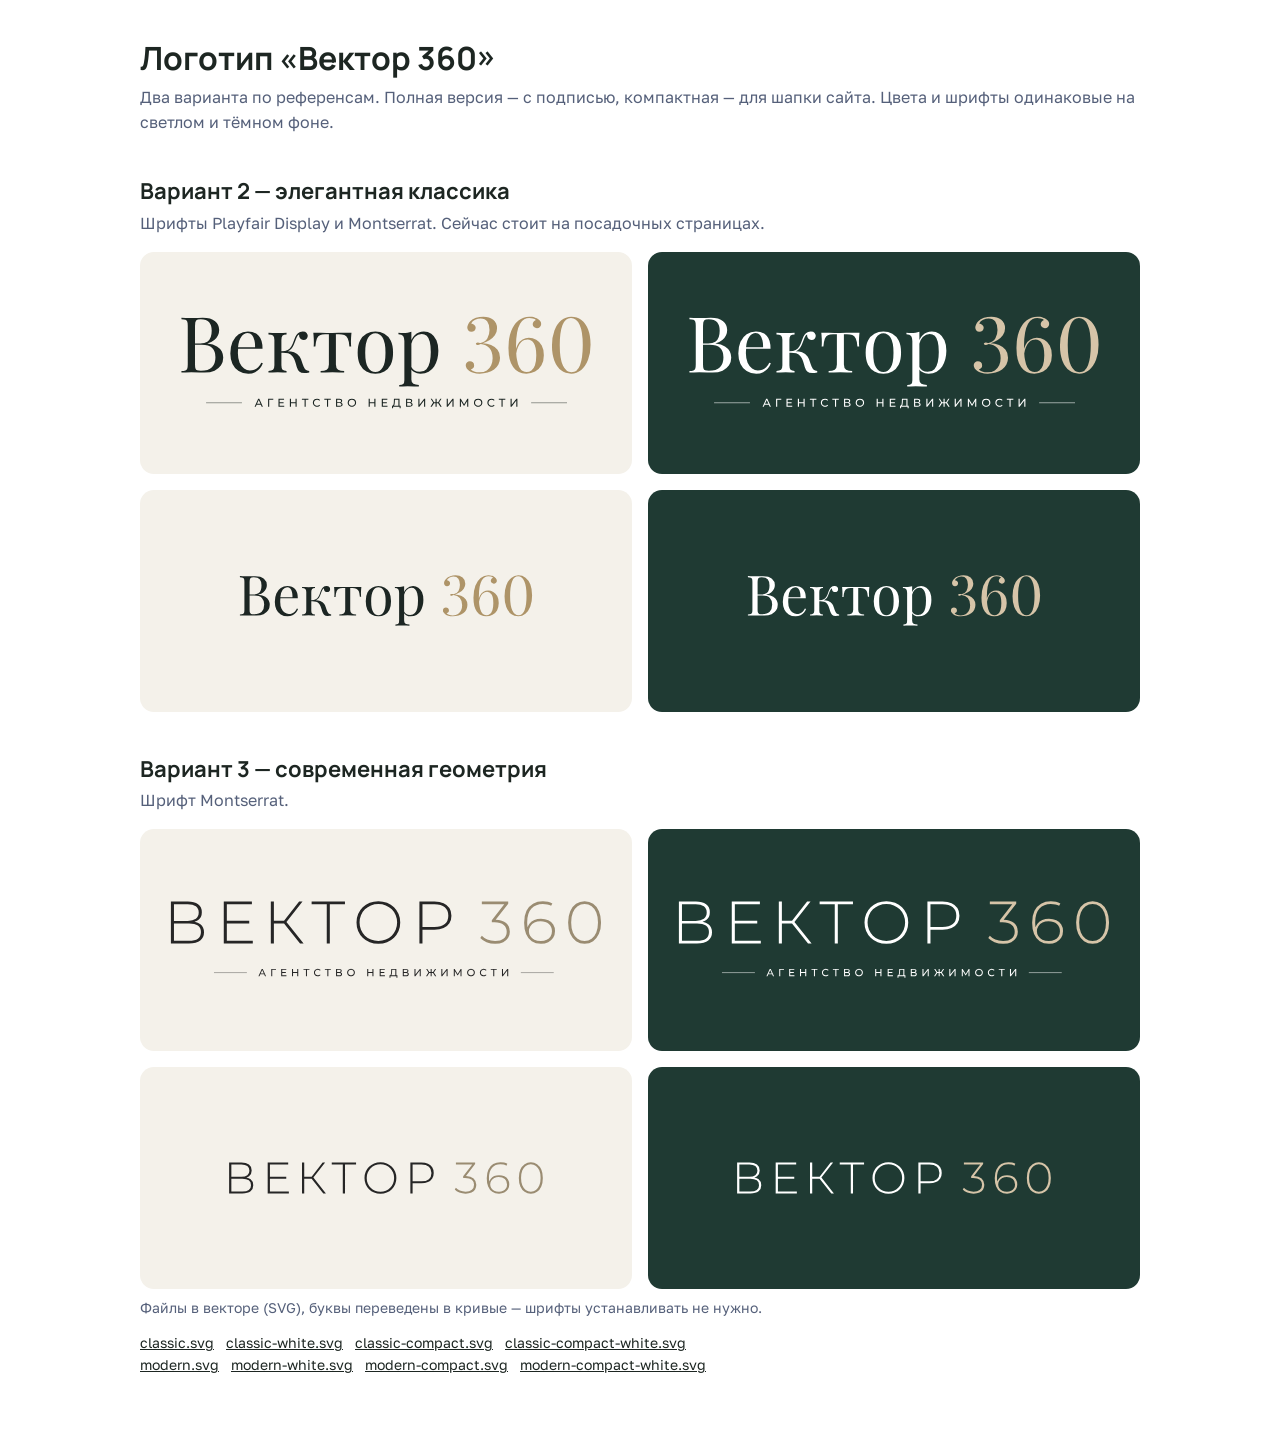
==== brand/index.html @ d86e2106 "Логотип «Вектор 360», правки клиента от 21.10 Два варианта логотипа в brand/ и страница /brand/ для " ====
<!doctype html>
<html lang="ru">
<head>
<meta charset="utf-8">
<meta name="viewport" content="width=device-width, initial-scale=1">
<meta name="robots" content="noindex, nofollow">
<title>Логотип «Вектор 360»</title>
<link href="https://fonts.googleapis.com/css2?family=Golos+Text:wght@400;600&family=Manrope:wght@700&display=swap" rel="stylesheet">
<style>
body{margin:0;background:#fff;color:#1d2622;font:400 16px/1.55 "Golos Text",Arial,sans-serif}
main{max-width:1000px;margin:0 auto;padding:40px 16px 64px}
h1{font:700 32px/1.15 Manrope,Arial,sans-serif;margin:0 0 8px}
h2{font:700 22px/1.2 Manrope,Arial,sans-serif;margin:44px 0 6px}
.lead{color:#55607A;margin:0 0 8px}
.row{display:grid;grid-template-columns:1fr 1fr;gap:16px;margin-top:16px}
.tile{border-radius:14px;padding:36px 24px;display:flex;align-items:center;justify-content:center;min-height:150px}
.tile img{max-width:100%;height:auto}
.light{background:#F4F1EA}
.dark{background:#1F3A33}
.cap{font-size:14px;color:#55607A;margin-top:8px}
.files{font-size:14px;margin-top:10px}
.files a{color:#1d2622;margin-right:12px}
@media (max-width:700px){.row{grid-template-columns:1fr}}
</style>
</head>
<body>
<main>
<h1>Логотип «Вектор 360»</h1>
<p class="lead">Два варианта по референсам. Полная версия — с подписью, компактная — для шапки сайта. Цвета и шрифты одинаковые на светлом и тёмном фоне.</p>

<h2>Вариант 2 — элегантная классика</h2>
<p class="lead">Шрифты Playfair Display и Montserrat. Сейчас стоит на посадочных страницах.</p>
<div class="row">
  <div class="tile light"><img src="vector360-classic.svg" alt="Логотип Вектор 360, классический вариант" width="420"></div>
  <div class="tile dark"><img src="vector360-classic-white.svg" alt="Логотип Вектор 360, классический вариант, светлый" width="420"></div>
  <div class="tile light"><img src="vector360-classic-compact.svg" alt="Компактный логотип, классический вариант" width="300"></div>
  <div class="tile dark"><img src="vector360-classic-compact-white.svg" alt="Компактный логотип, классический вариант, светлый" width="300"></div>
</div>

<h2>Вариант 3 — современная геометрия</h2>
<p class="lead">Шрифт Montserrat.</p>
<div class="row">
  <div class="tile light"><img src="vector360-modern.svg" alt="Логотип Вектор 360, современный вариант" width="440"></div>
  <div class="tile dark"><img src="vector360-modern-white.svg" alt="Логотип Вектор 360, современный вариант, светлый" width="440"></div>
  <div class="tile light"><img src="vector360-modern-compact.svg" alt="Компактный логотип, современный вариант" width="320"></div>
  <div class="tile dark"><img src="vector360-modern-compact-white.svg" alt="Компактный логотип, современный вариант, светлый" width="320"></div>
</div>

<p class="cap">Файлы в векторе (SVG), буквы переведены в кривые — шрифты устанавливать не нужно.</p>
<p class="files">
  <a href="vector360-classic.svg" download>classic.svg</a><a href="vector360-classic-white.svg" download>classic-white.svg</a><a href="vector360-classic-compact.svg" download>classic-compact.svg</a><a href="vector360-classic-compact-white.svg" download>classic-compact-white.svg</a><br>
  <a href="vector360-modern.svg" download>modern.svg</a><a href="vector360-modern-white.svg" download>modern-white.svg</a><a href="vector360-modern-compact.svg" download>modern-compact.svg</a><a href="vector360-modern-compact-white.svg" download>modern-compact-white.svg</a>
</p>
</main>
</body>
</html>
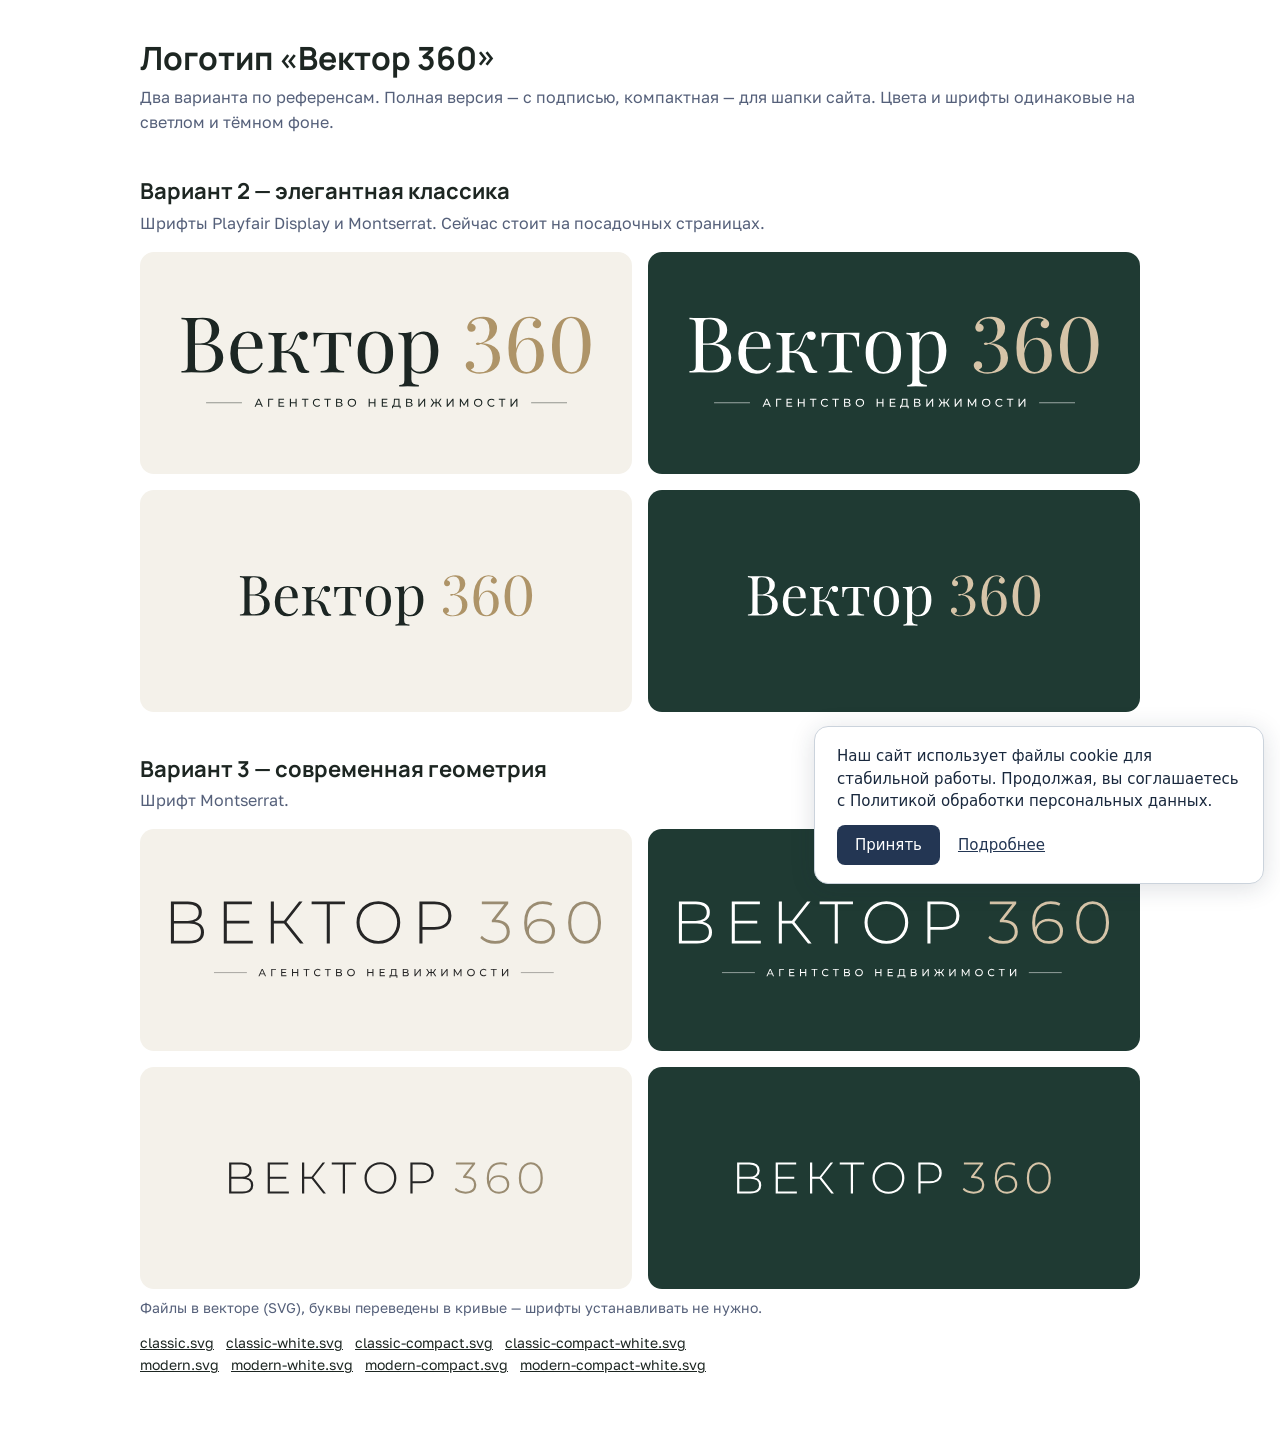
==== commit 836bd441: "Добавить уведомление о cookie и подключить PDF согласий по типу формы" ====
--- a/brand/index.html
+++ b/brand/index.html
@@ -5,6 +5,7 @@
 <meta name="viewport" content="width=device-width, initial-scale=1">
 <meta name="robots" content="noindex, nofollow">
 <title>Логотип «Вектор 360»</title>
+<link rel="icon" type="image/svg+xml" href="../favicon.svg">
 <link href="https://fonts.googleapis.com/css2?family=Golos+Text:wght@400;600&family=Manrope:wght@700&display=swap" rel="stylesheet">
 <style>
 body{margin:0;background:#fff;color:#1d2622;font:400 16px/1.55 "Golos Text",Arial,sans-serif}
@@ -22,8 +23,23 @@
 .files a{color:#1d2622;margin-right:12px}
 @media (max-width:700px){.row{grid-template-columns:1fr}}
 </style>
+<link rel="stylesheet" href="../cookie-notice.css">
+<script defer src="../cookie-notice.js"></script>
 </head>
 <body>
+<!-- Yandex.Metrika counter -->
+<script type="text/javascript">
+    (function(m,e,t,r,i,k,a){
+        m[i]=m[i]||function(){(m[i].a=m[i].a||[]).push(arguments)};
+        m[i].l=1*new Date();
+        for (var j = 0; j < document.scripts.length; j++) {if (document.scripts[j].src === r) { return; }}
+        k=e.createElement(t),a=e.getElementsByTagName(t)[0],k.async=1,k.src=r,a.parentNode.insertBefore(k,a)
+    })(window, document,'script','https://mc.yandex.ru/metrika/tag.js?id=114185733', 'ym');
+
+    ym(114185733, 'init', {ssr:true, webvisor:true, clickmap:true, ecommerce:"dataLayer", referrer: document.referrer, url: location.href, accurateTrackBounce:true, trackLinks:true});
+</script>
+<noscript><div><img src="https://mc.yandex.ru/watch/114185733" style="position:absolute; left:-9999px;" alt="" /></div></noscript>
+<!-- /Yandex.Metrika counter -->
 <main>
 <h1>Логотип «Вектор 360»</h1>
 <p class="lead">Два варианта по референсам. Полная версия — с подписью, компактная — для шапки сайта. Цвета и шрифты одинаковые на светлом и тёмном фоне.</p>
--- a/cookie-notice.css
+++ b/cookie-notice.css
@@ -0,0 +1,11 @@
+.cookie-notice {
+  position: fixed; z-index: 100; bottom: max(16px, env(safe-area-inset-bottom)); right: 16px;
+  box-sizing: border-box; width: min(450px, calc(100% - 32px)); padding: 18px 22px;
+  color: #19283d; background: #fff; border: 1px solid #cbd3dc; border-radius: 14px;
+  box-shadow: 0 4px 24px #19283d26; font: 15px/1.5 system-ui, sans-serif;
+}
+.cookie-notice p { margin: 0 0 12px; color: inherit; font: inherit }
+.cookie-notice div { display: flex; align-items: center; gap: 18px }
+.cookie-notice button { padding: 9px 18px; border: 0; border-radius: 8px; background: #233653; color: white; font: inherit; cursor: pointer }
+.cookie-notice a { color: #233653; text-decoration: underline; font: inherit }
+@media print { .cookie-notice { display: none } }
